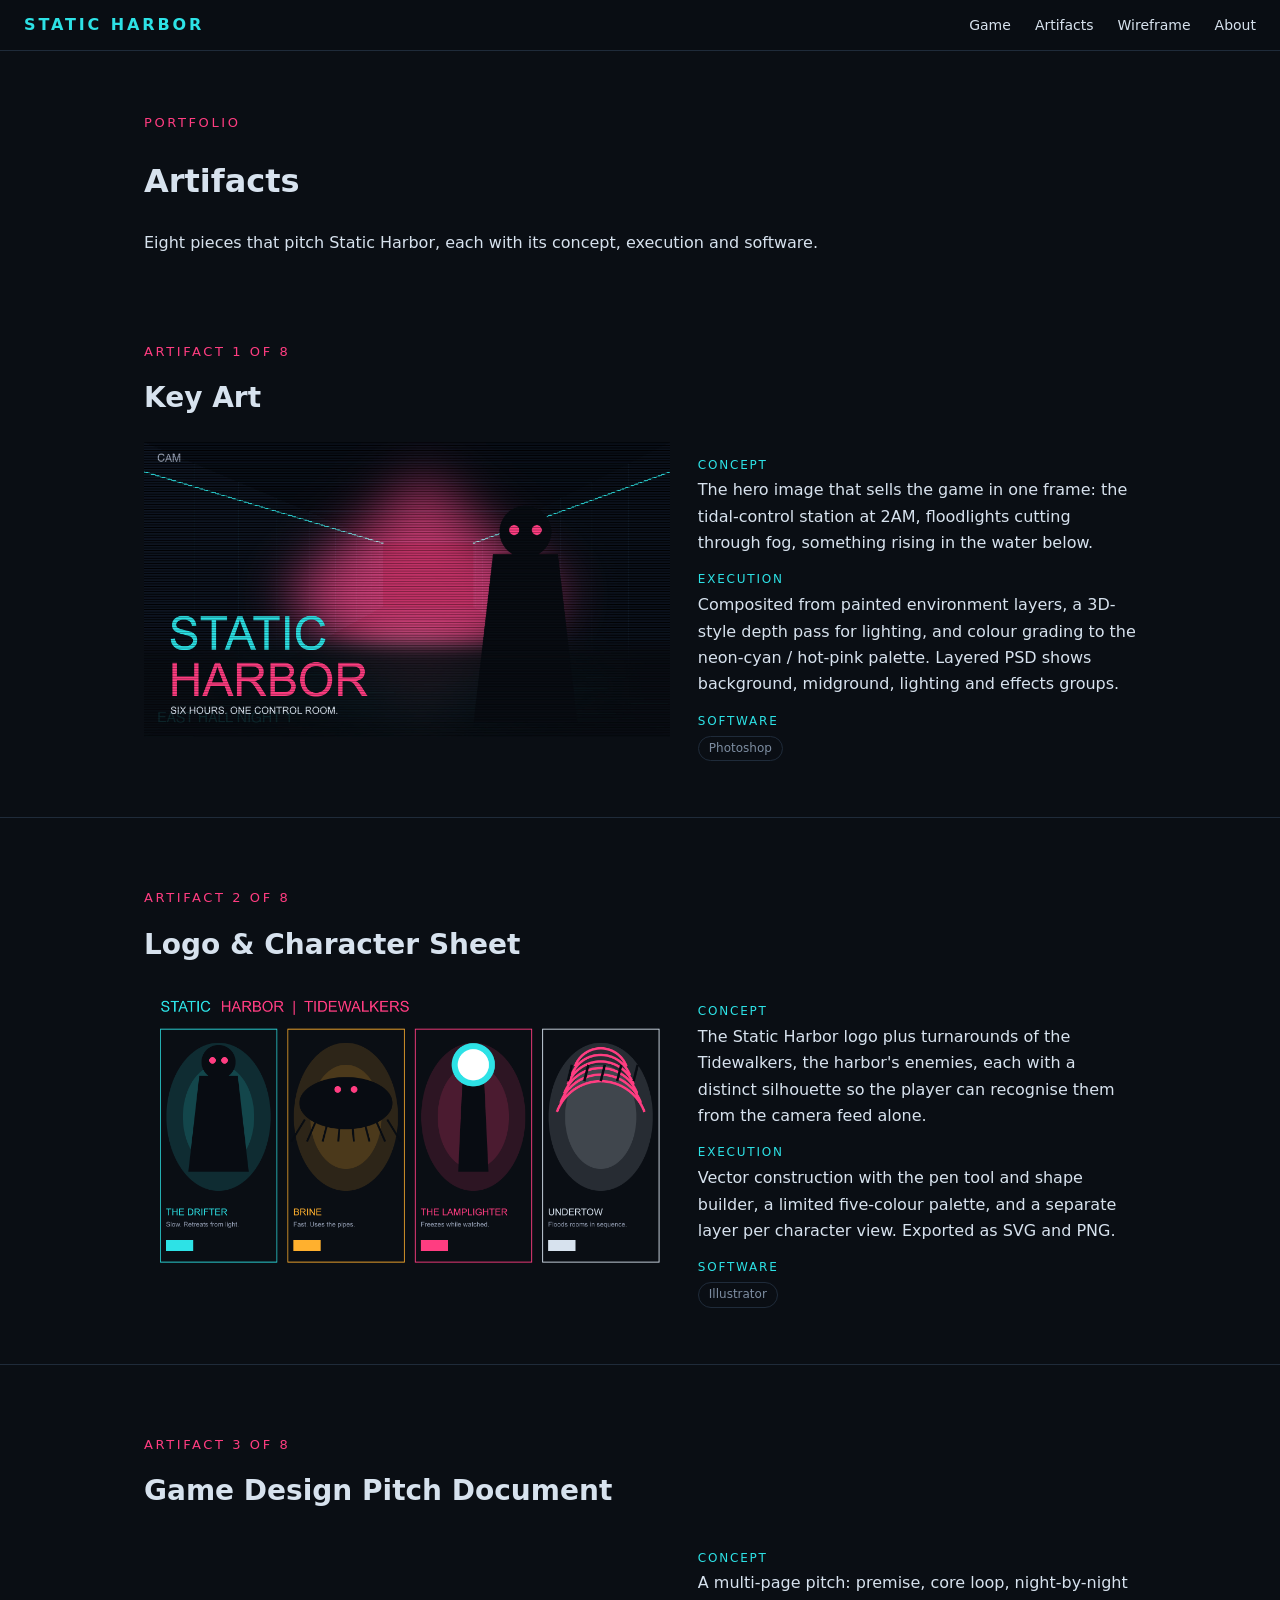
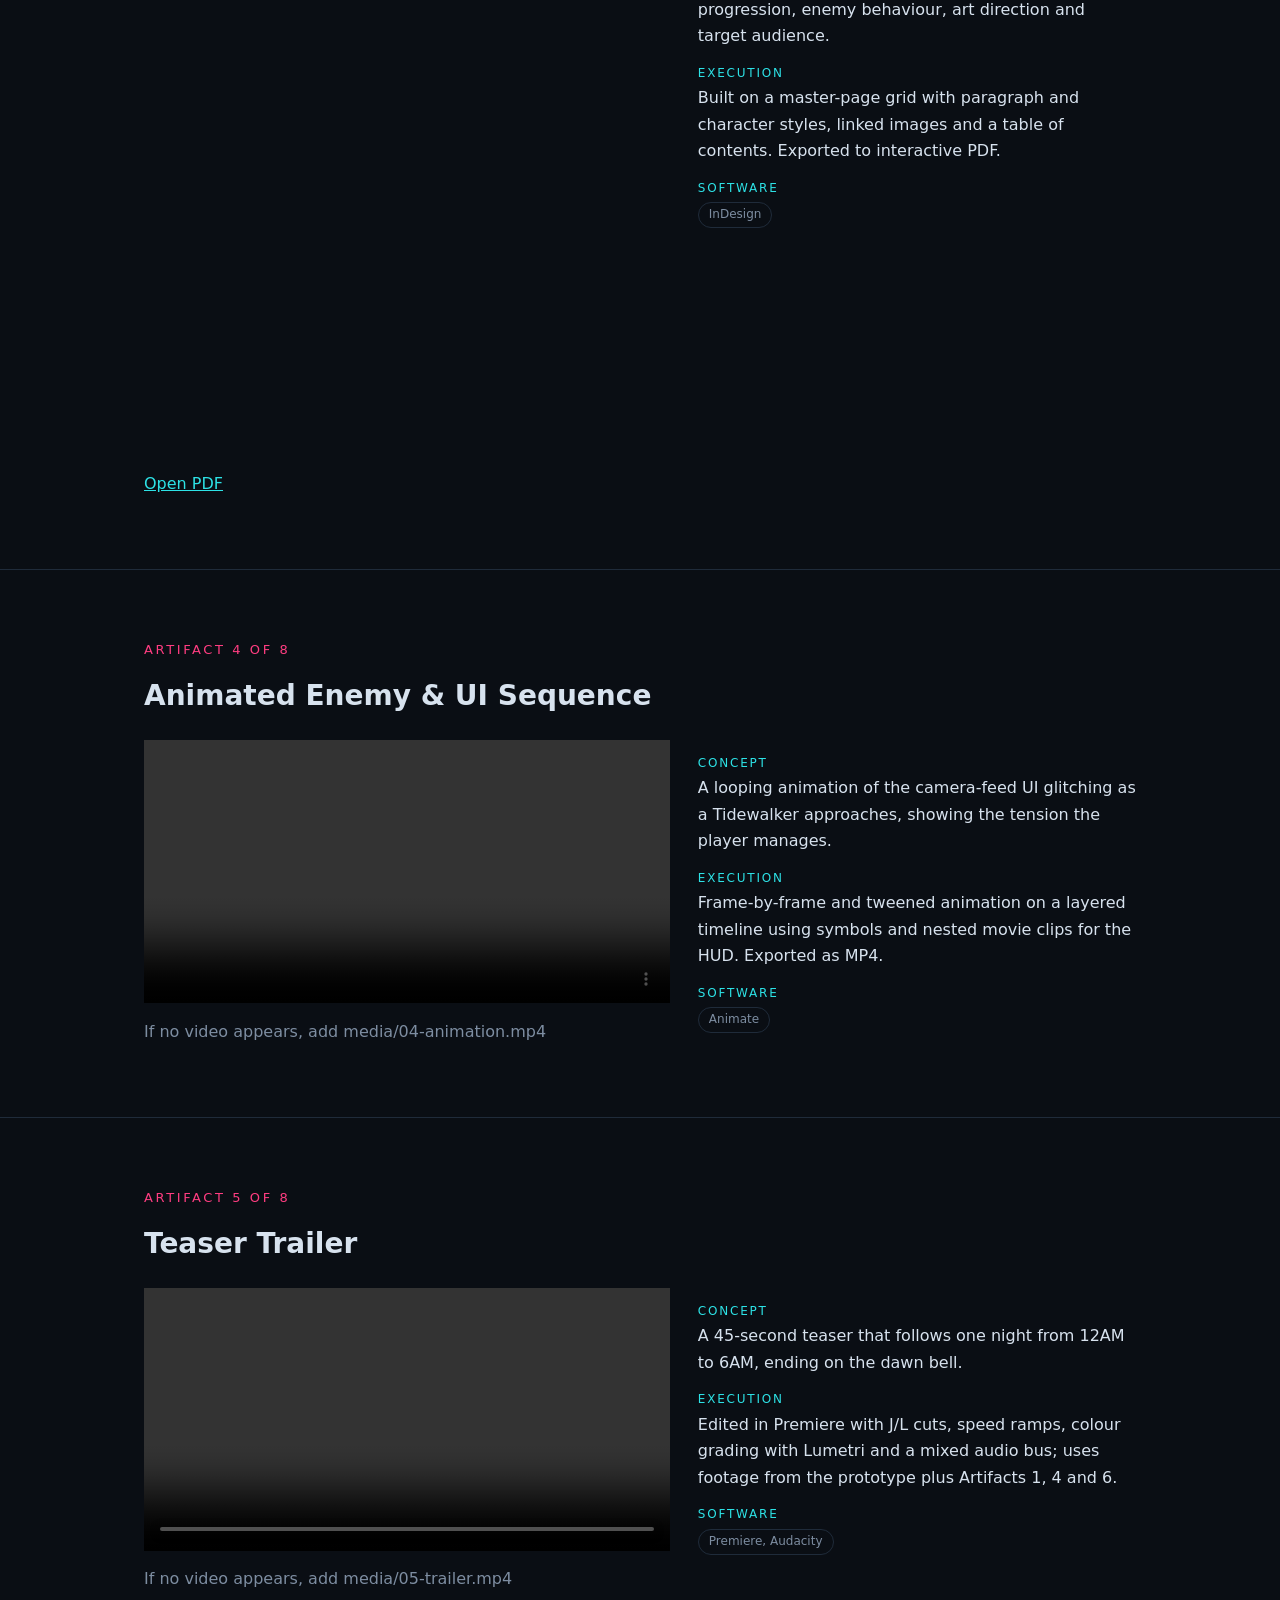
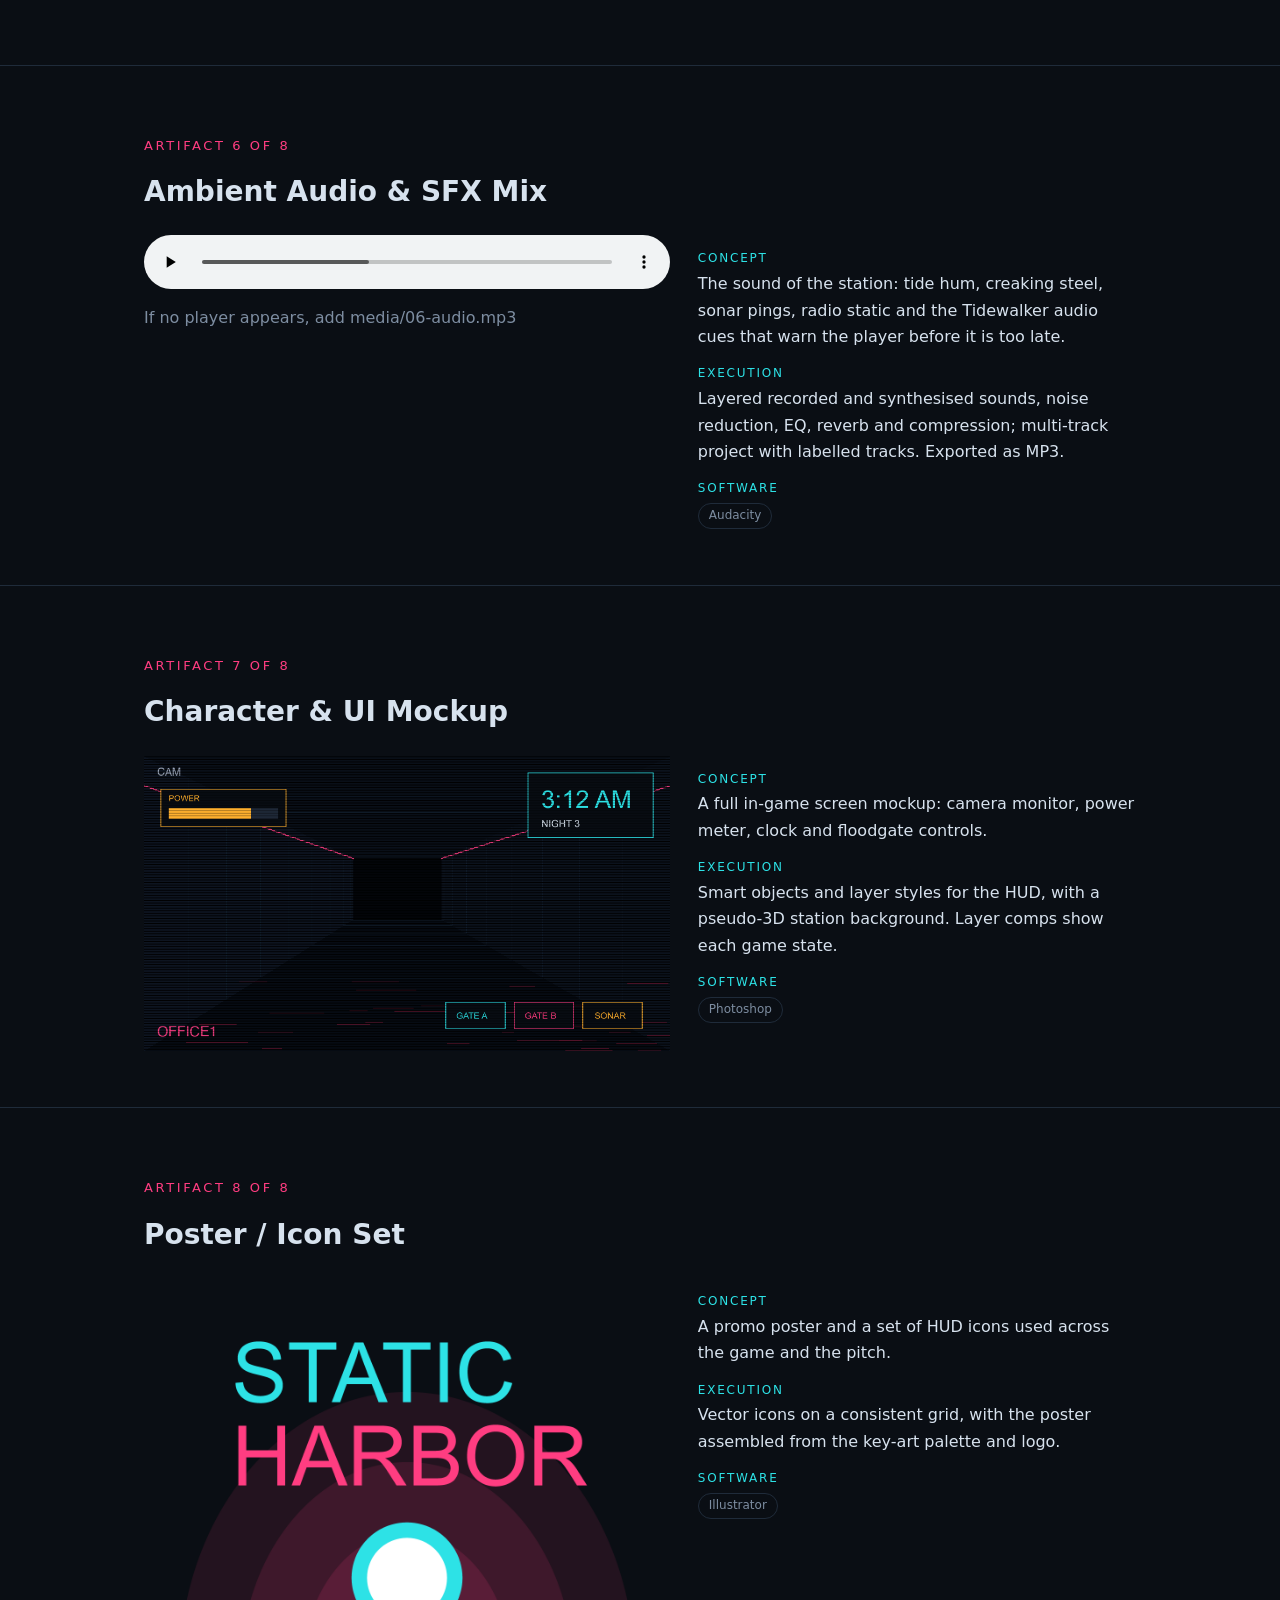
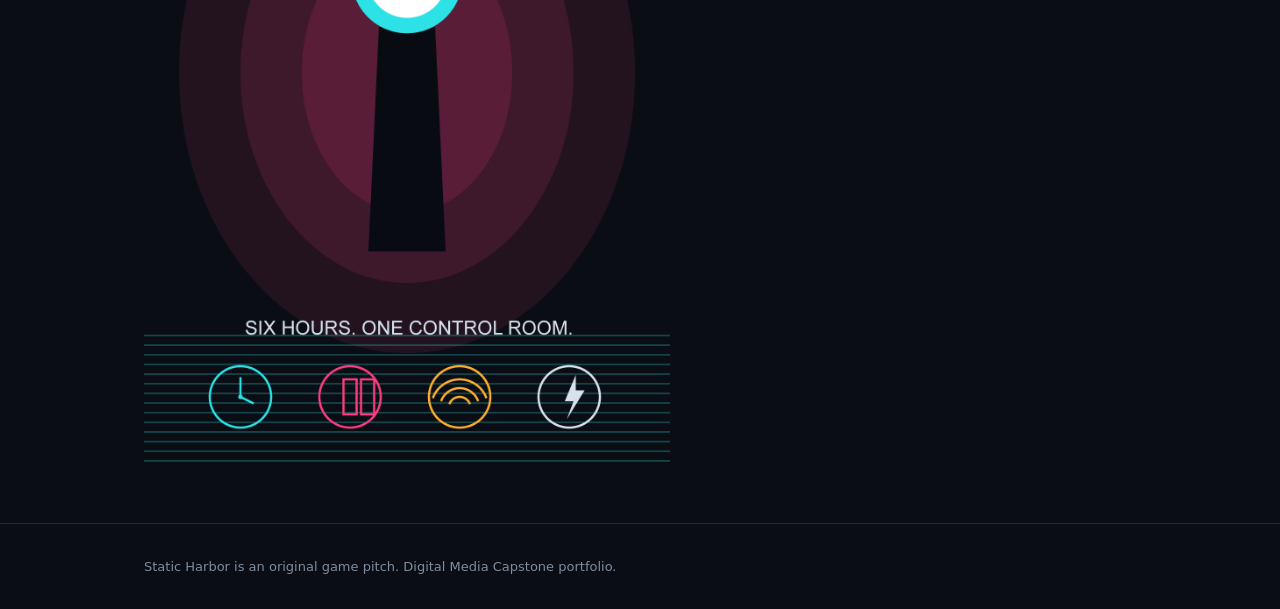
==== artifacts.html @ e05b759e "Static Harbor portfolio Co-Authored-By: Claude Sonnet 5.5 <noreply@anthropic.com>" ====
<!doctype html><html lang="en"><head><meta charset="utf-8"><meta name="viewport" content="width=device-width,initial-scale=1">
<title>Artifacts - Static Harbor</title><link rel="stylesheet" href="style.css"></head><body><header class="nav"><a class="logo" href="index.html">STATIC HARBOR</a><span class="sp"></span>
<a class="l" href="index.html#about">Game</a><a class="l" href="artifacts.html">Artifacts</a><a class="l" href="wireframe.html">Wireframe</a><a class="l" href="about.html">About</a></header><div class="wrap" style="padding-top:48px"><p class="tag">Portfolio</p><h1>Artifacts</h1><p>Eight pieces that pitch Static Harbor, each with its concept, execution and software.</p></div><section id="a1"><div class="wrap"><p class="tag">Artifact 1 of 8</p><h2>Key Art</h2>
<div class="art"><div class="media"><img src="media/01-key-art.jpg" alt="Key Art" onerror="this.outerHTML='<div class=ph>Add media/01-key-art.jpg</div>'"></div>
<dl><dt>Concept</dt><dd>The hero image that sells the game in one frame: the tidal-control station at 2AM, floodlights cutting through fog, something rising in the water below.</dd><dt>Execution</dt><dd>Composited from painted environment layers, a 3D-style depth pass for lighting, and colour grading to the neon-cyan / hot-pink palette. Layered PSD shows background, midground, lighting and effects groups.</dd><dt>Software</dt><dd><span class="pill">Photoshop</span></dd></dl></div></div></section><section id="a2"><div class="wrap"><p class="tag">Artifact 2 of 8</p><h2>Logo & Character Sheet</h2>
<div class="art"><div class="media"><img src="media/02-character-sheet.png" alt="Logo &amp; Character Sheet" onerror="this.outerHTML='<div class=ph>Add media/02-character-sheet.png</div>'"></div>
<dl><dt>Concept</dt><dd>The Static Harbor logo plus turnarounds of the Tidewalkers, the harbor's enemies, each with a distinct silhouette so the player can recognise them from the camera feed alone.</dd><dt>Execution</dt><dd>Vector construction with the pen tool and shape builder, a limited five-colour palette, and a separate layer per character view. Exported as SVG and PNG.</dd><dt>Software</dt><dd><span class="pill">Illustrator</span></dd></dl></div></div></section><section id="a3"><div class="wrap"><p class="tag">Artifact 3 of 8</p><h2>Game Design Pitch Document</h2>
<div class="art"><div class="media"><iframe src="media/03-pitch-doc.pdf" height="520" title="Game Design Pitch Document"></iframe><p><a href="media/03-pitch-doc.pdf">Open PDF</a></p></div>
<dl><dt>Concept</dt><dd>A multi-page pitch: premise, core loop, night-by-night progression, enemy behaviour, art direction and target audience.</dd><dt>Execution</dt><dd>Built on a master-page grid with paragraph and character styles, linked images and a table of contents. Exported to interactive PDF.</dd><dt>Software</dt><dd><span class="pill">InDesign</span></dd></dl></div></div></section><section id="a4"><div class="wrap"><p class="tag">Artifact 4 of 8</p><h2>Animated Enemy & UI Sequence</h2>
<div class="art"><div class="media"><video src="media/04-animation.mp4" controls preload="metadata"></video><p class="meta">If no video appears, add media/04-animation.mp4</p></div>
<dl><dt>Concept</dt><dd>A looping animation of the camera-feed UI glitching as a Tidewalker approaches, showing the tension the player manages.</dd><dt>Execution</dt><dd>Frame-by-frame and tweened animation on a layered timeline using symbols and nested movie clips for the HUD. Exported as MP4.</dd><dt>Software</dt><dd><span class="pill">Animate</span></dd></dl></div></div></section><section id="a5"><div class="wrap"><p class="tag">Artifact 5 of 8</p><h2>Teaser Trailer</h2>
<div class="art"><div class="media"><video src="media/05-trailer.mp4" controls preload="metadata"></video><p class="meta">If no video appears, add media/05-trailer.mp4</p></div>
<dl><dt>Concept</dt><dd>A 45-second teaser that follows one night from 12AM to 6AM, ending on the dawn bell.</dd><dt>Execution</dt><dd>Edited in Premiere with J/L cuts, speed ramps, colour grading with Lumetri and a mixed audio bus; uses footage from the prototype plus Artifacts 1, 4 and 6.</dd><dt>Software</dt><dd><span class="pill">Premiere, Audacity</span></dd></dl></div></div></section><section id="a6"><div class="wrap"><p class="tag">Artifact 6 of 8</p><h2>Ambient Audio & SFX Mix</h2>
<div class="art"><div class="media"><audio src="media/06-audio.mp3" controls></audio><p class="meta">If no player appears, add media/06-audio.mp3</p></div>
<dl><dt>Concept</dt><dd>The sound of the station: tide hum, creaking steel, sonar pings, radio static and the Tidewalker audio cues that warn the player before it is too late.</dd><dt>Execution</dt><dd>Layered recorded and synthesised sounds, noise reduction, EQ, reverb and compression; multi-track project with labelled tracks. Exported as MP3.</dd><dt>Software</dt><dd><span class="pill">Audacity</span></dd></dl></div></div></section><section id="a7"><div class="wrap"><p class="tag">Artifact 7 of 8</p><h2>Character & UI Mockup</h2>
<div class="art"><div class="media"><img src="media/07-ui-mockup.png" alt="Character &amp; UI Mockup" onerror="this.outerHTML='<div class=ph>Add media/07-ui-mockup.png</div>'"></div>
<dl><dt>Concept</dt><dd>A full in-game screen mockup: camera monitor, power meter, clock and floodgate controls.</dd><dt>Execution</dt><dd>Smart objects and layer styles for the HUD, with a pseudo-3D station background. Layer comps show each game state.</dd><dt>Software</dt><dd><span class="pill">Photoshop</span></dd></dl></div></div></section><section id="a8"><div class="wrap"><p class="tag">Artifact 8 of 8</p><h2>Poster / Icon Set</h2>
<div class="art"><div class="media"><img src="media/08-poster.png" alt="Poster / Icon Set" onerror="this.outerHTML='<div class=ph>Add media/08-poster.png</div>'"></div>
<dl><dt>Concept</dt><dd>A promo poster and a set of HUD icons used across the game and the pitch.</dd><dt>Execution</dt><dd>Vector icons on a consistent grid, with the poster assembled from the key-art palette and logo.</dd><dt>Software</dt><dd><span class="pill">Illustrator</span></dd></dl></div></div></section>
<footer><div class="wrap">Static Harbor is an original game pitch. Digital Media Capstone portfolio.</div></footer></body></html>
---- style.css ----
:root{--bg:#0a0e14;--panel:#121923;--line:#1f2b3a;--text:#d7e2ee;--dim:#7d8da1;--neon:#2de2e6;--hot:#ff3d81}
*{box-sizing:border-box}
body{margin:0;background:var(--bg);color:var(--text);font:16px/1.65 system-ui,-apple-system,Segoe UI,sans-serif}
a{color:var(--neon)}
header.nav{position:sticky;top:0;z-index:5;background:#0a0e14ee;backdrop-filter:blur(6px);border-bottom:1px solid var(--line);display:flex;flex-wrap:wrap;gap:8px 24px;align-items:center;padding:12px 24px}
.nav .logo{font-weight:800;letter-spacing:.18em;color:var(--neon);text-decoration:none}
.nav a.l{color:var(--text);text-decoration:none;font-size:14px}
.nav a.l:hover{color:var(--neon)}
.nav .sp{flex:1}
.wrap{max-width:1040px;margin:0 auto;padding:0 24px}
.hero{padding:96px 0 72px;border-bottom:1px solid var(--line);background:radial-gradient(900px 400px at 70% 0,#2de2e61f,transparent),radial-gradient(600px 300px at 10% 100%,#ff3d811a,transparent)}
.hero h1{font-size:clamp(40px,8vw,84px);line-height:1;margin:0 0 16px;letter-spacing:.06em}
.hero h1 span{color:var(--neon)}
.tag{color:var(--hot);letter-spacing:.2em;font-size:13px;text-transform:uppercase}
.hero p.lead{max-width:640px;font-size:19px;color:var(--text)}
.btn{display:inline-block;margin:8px 12px 0 0;padding:10px 20px;border:1px solid var(--neon);color:var(--neon);text-decoration:none;font-weight:600}
.btn:hover{background:var(--neon);color:#001}
section{padding:56px 0;border-bottom:1px solid var(--line)}
h2{font-size:28px;margin:0 0 20px}
h3{margin:0 0 6px}
.grid{display:grid;gap:20px;grid-template-columns:repeat(auto-fill,minmax(230px,1fr))}
.card{background:var(--panel);border:1px solid var(--line);padding:18px}
.card small,.meta{color:var(--dim)}
.ph{aspect-ratio:16/9;background:repeating-linear-gradient(45deg,#101822,#101822 12px,#0d141d 12px,#0d141d 24px);border:1px dashed var(--line);display:flex;align-items:center;justify-content:center;color:var(--dim);font-size:13px;margin-bottom:12px;text-align:center;padding:8px}
.media img,.media video,.media audio,.media iframe{width:100%;border:0;display:block}
.art{display:grid;gap:28px;grid-template-columns:1.2fr 1fr;align-items:start}
@media(max-width:760px){.art{grid-template-columns:1fr}}
dl{margin:0}dt{color:var(--neon);font-size:12px;letter-spacing:.15em;text-transform:uppercase;margin-top:14px}dd{margin:2px 0 0}
.pill{display:inline-block;border:1px solid var(--line);padding:2px 10px;border-radius:99px;font-size:12px;color:var(--dim);margin-right:6px}
footer{padding:32px 0;color:var(--dim);font-size:13px}
.wf{border:2px solid var(--dim);padding:14px;margin:14px 0;background:#0d141d}
.wf .bar{background:var(--line);padding:6px 10px;margin-bottom:10px;font-size:13px}
.wf .row{display:grid;gap:10px;grid-template-columns:repeat(4,1fr)}
.wf .row div,.wf .blk{border:1px dashed var(--dim);padding:20px 8px;text-align:center;color:var(--dim);font-size:13px}
.wf .blk{margin-bottom:10px}
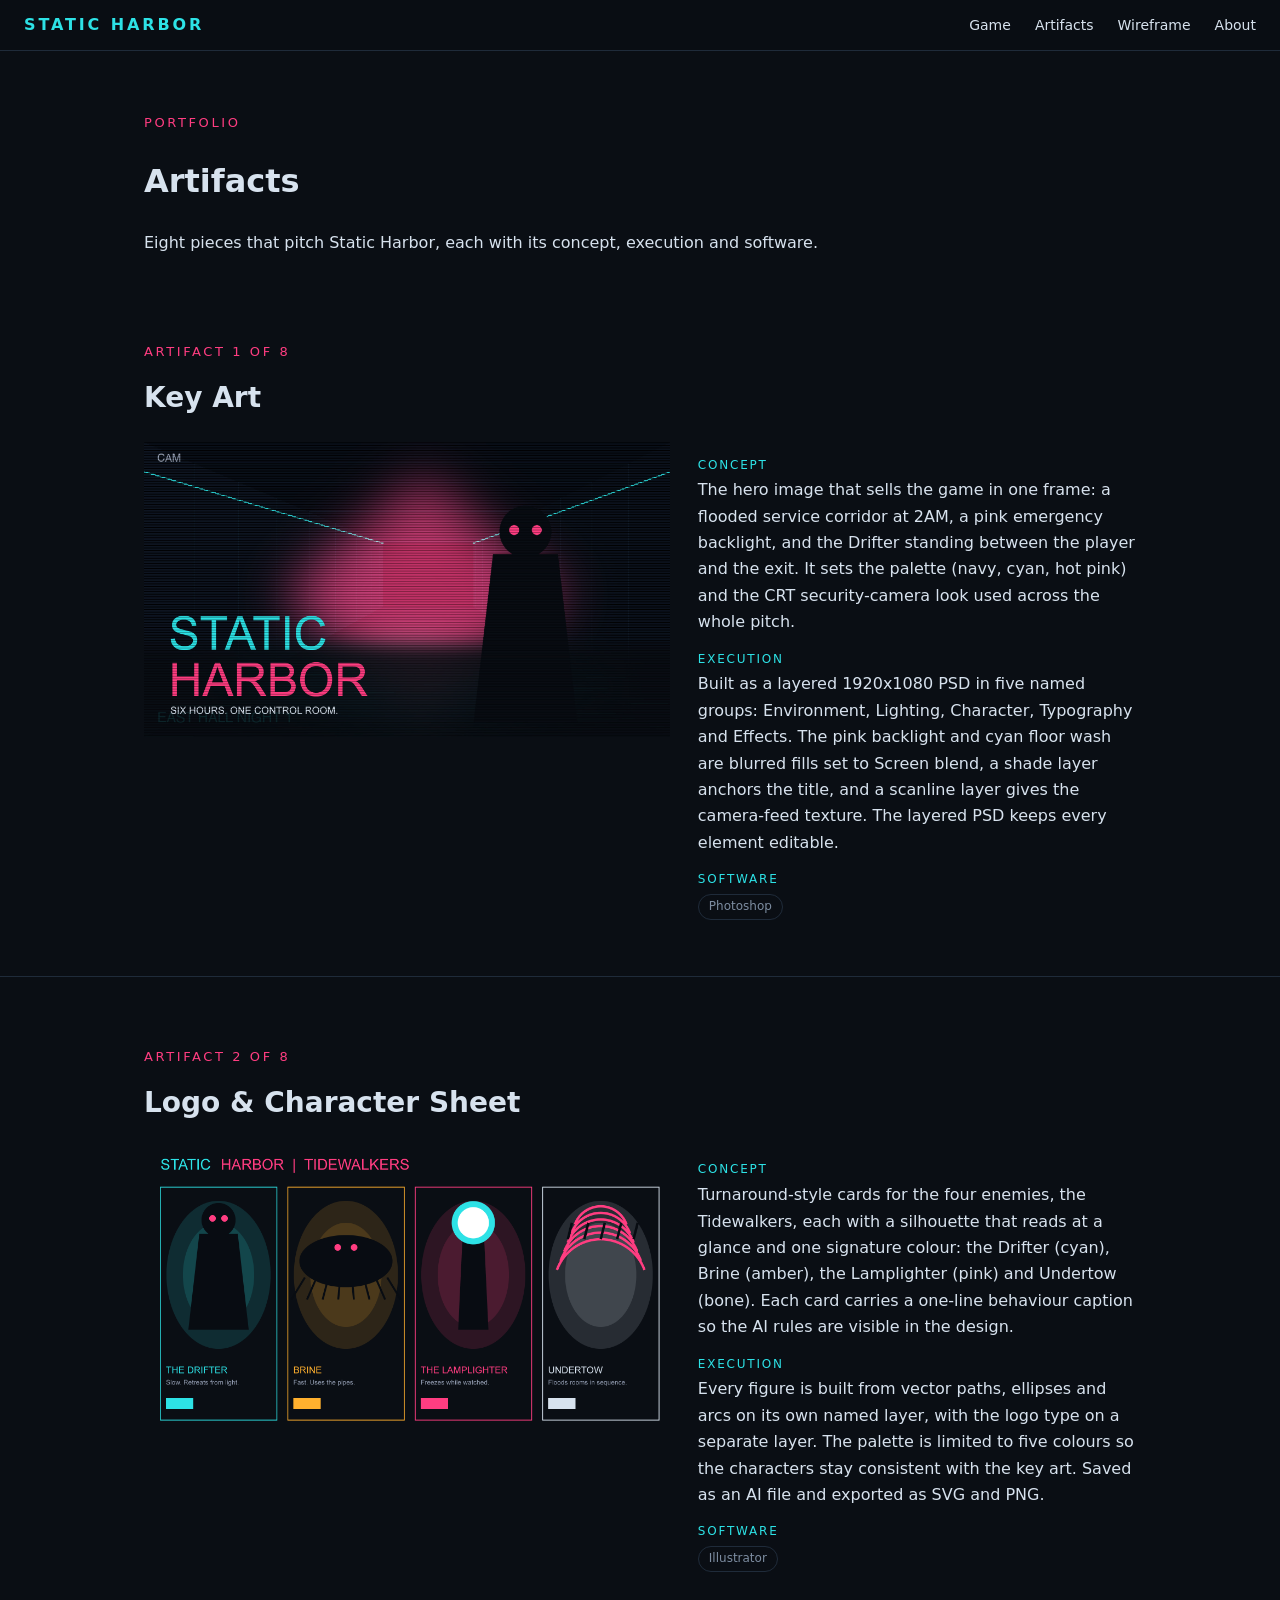
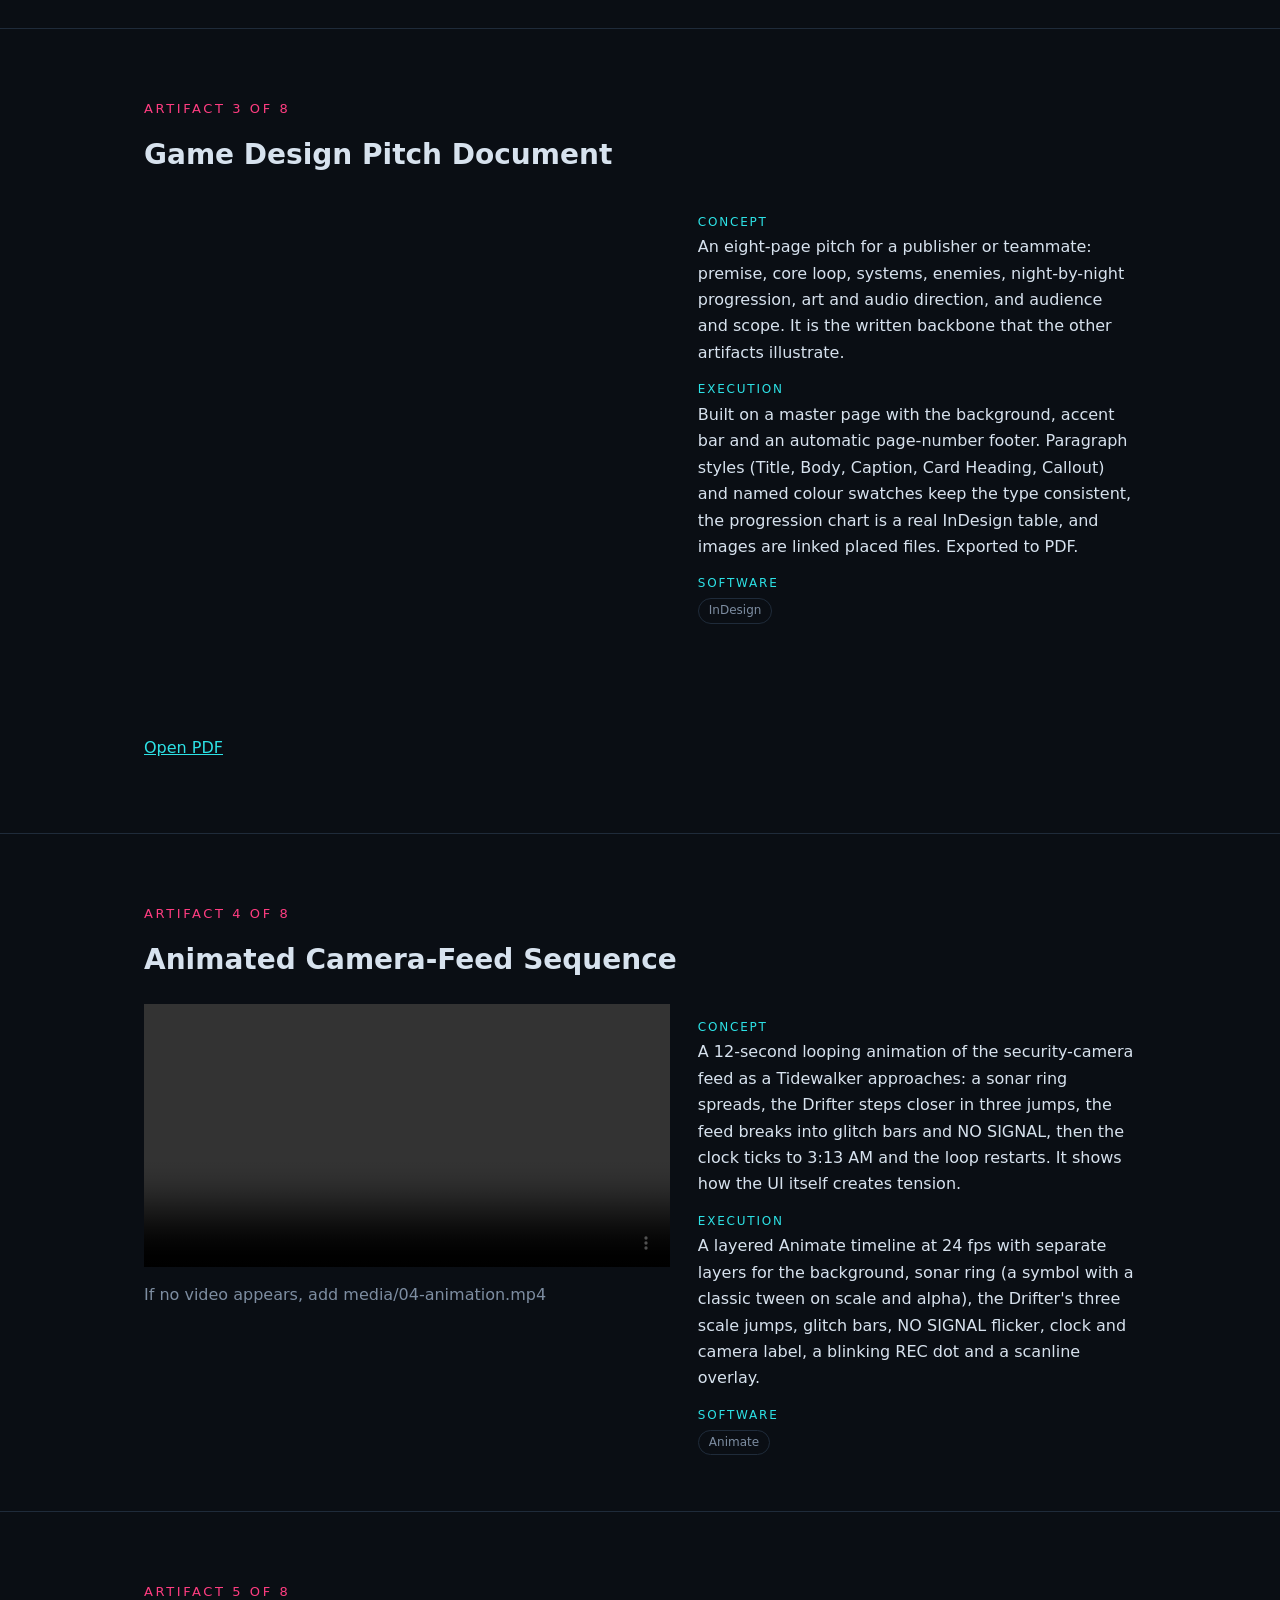
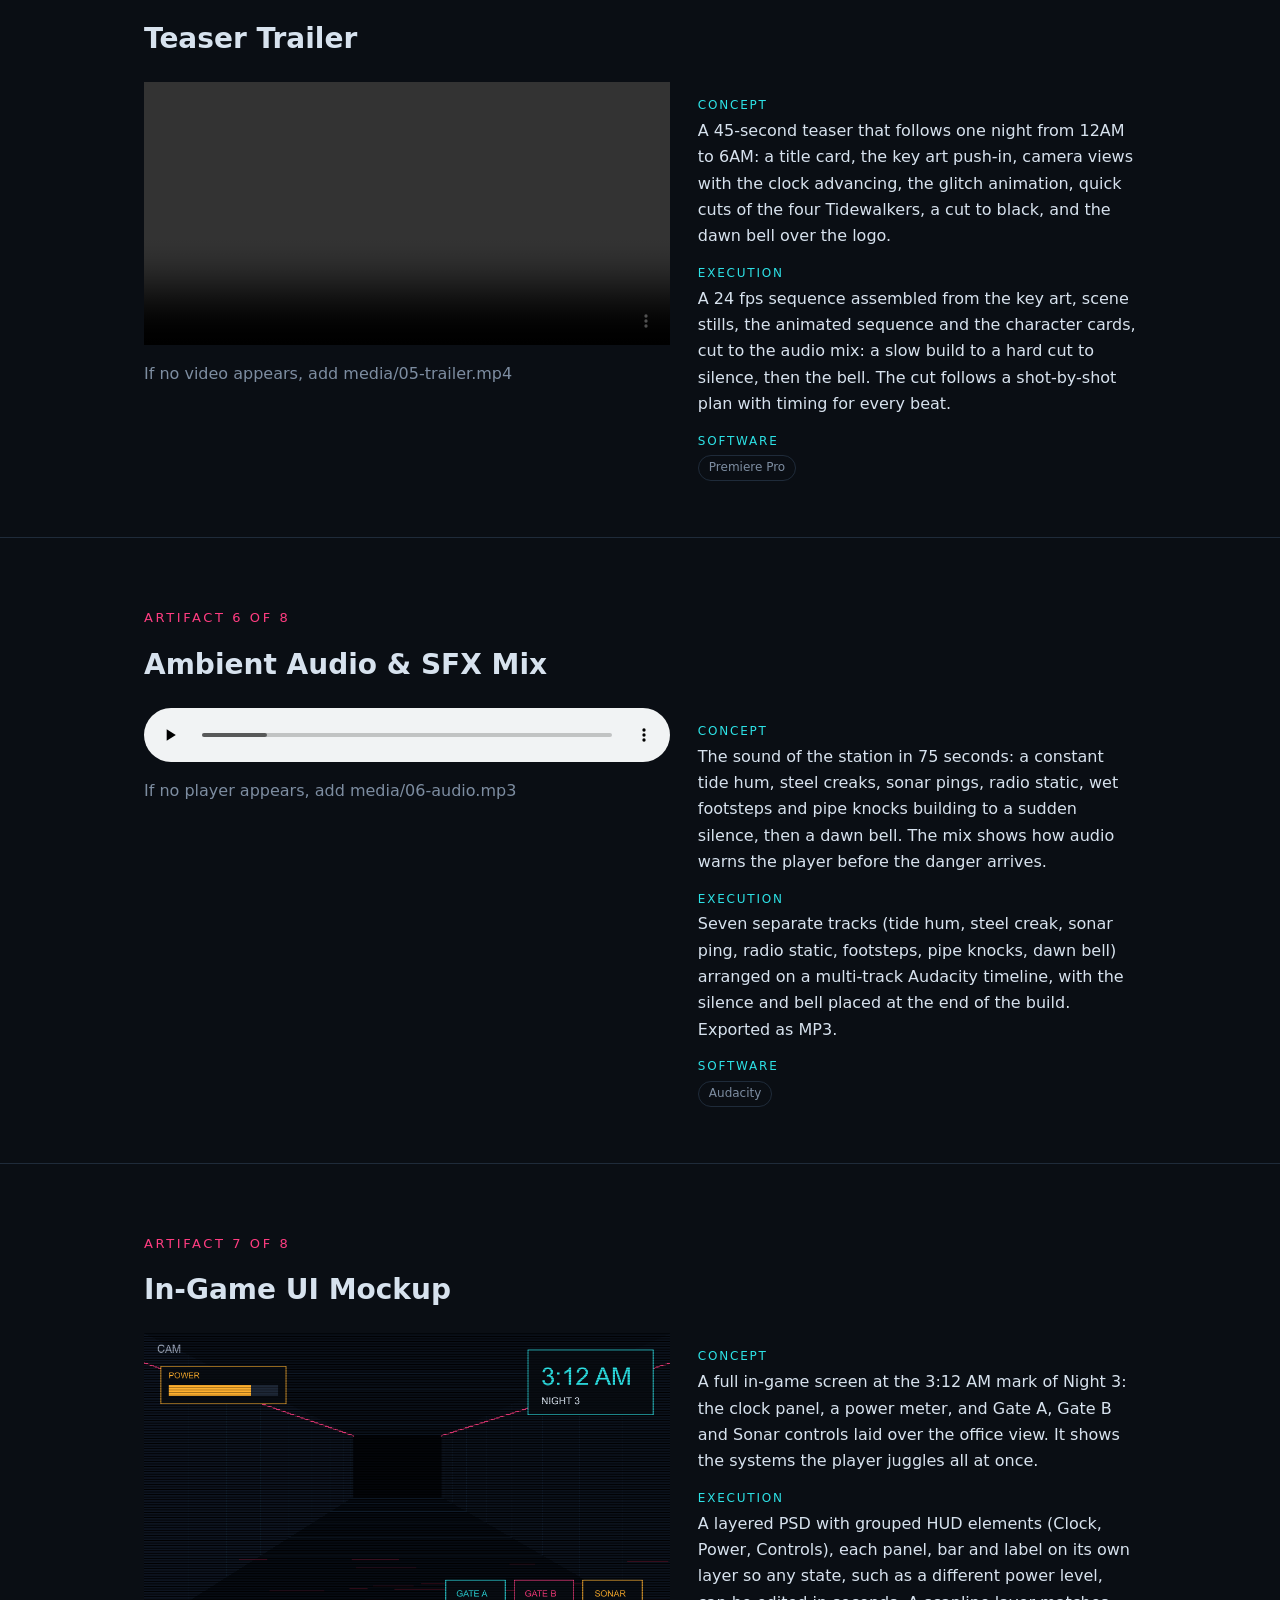
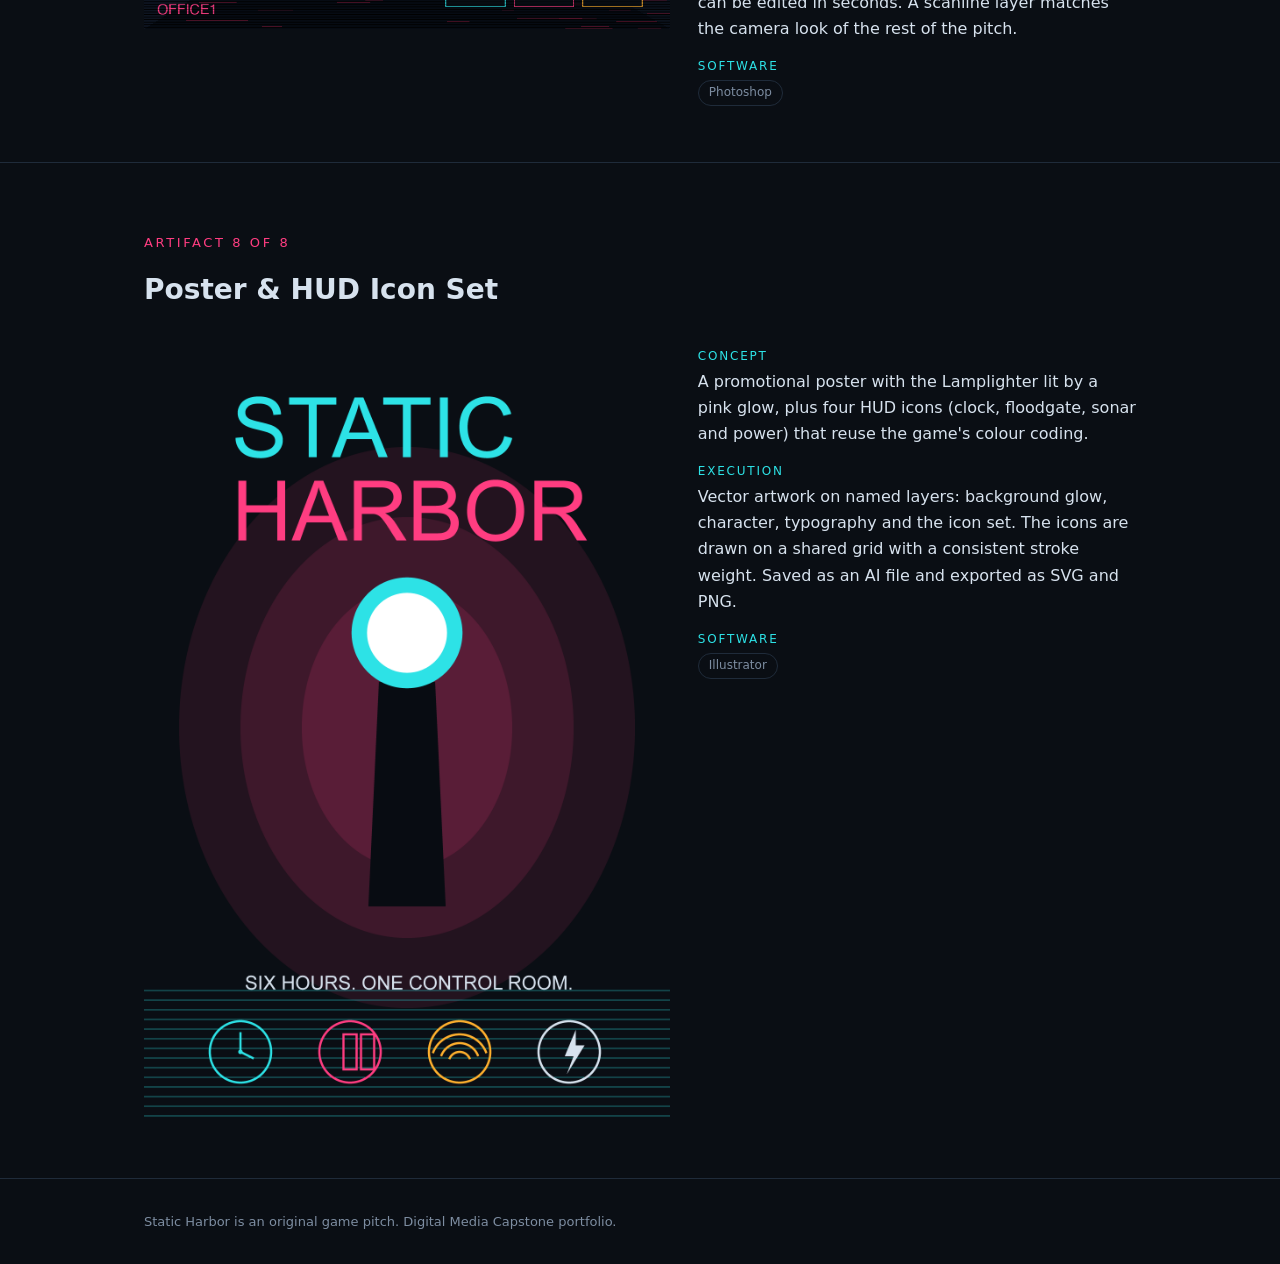
==== commit 4553793d: "Rewrite artifact write-ups to match how each was built Co-Authored-By: Claude Sonnet 5.5 <noreply@an" ====
--- a/artifacts.html
+++ b/artifacts.html
@@ -2,19 +2,19 @@
 <title>Artifacts - Static Harbor</title><link rel="stylesheet" href="style.css"></head><body><header class="nav"><a class="logo" href="index.html">STATIC HARBOR</a><span class="sp"></span>
 <a class="l" href="index.html#about">Game</a><a class="l" href="artifacts.html">Artifacts</a><a class="l" href="wireframe.html">Wireframe</a><a class="l" href="about.html">About</a></header><div class="wrap" style="padding-top:48px"><p class="tag">Portfolio</p><h1>Artifacts</h1><p>Eight pieces that pitch Static Harbor, each with its concept, execution and software.</p></div><section id="a1"><div class="wrap"><p class="tag">Artifact 1 of 8</p><h2>Key Art</h2>
 <div class="art"><div class="media"><img src="media/01-key-art.jpg" alt="Key Art" onerror="this.outerHTML='<div class=ph>Add media/01-key-art.jpg</div>'"></div>
-<dl><dt>Concept</dt><dd>The hero image that sells the game in one frame: the tidal-control station at 2AM, floodlights cutting through fog, something rising in the water below.</dd><dt>Execution</dt><dd>Composited from painted environment layers, a 3D-style depth pass for lighting, and colour grading to the neon-cyan / hot-pink palette. Layered PSD shows background, midground, lighting and effects groups.</dd><dt>Software</dt><dd><span class="pill">Photoshop</span></dd></dl></div></div></section><section id="a2"><div class="wrap"><p class="tag">Artifact 2 of 8</p><h2>Logo & Character Sheet</h2>
+<dl><dt>Concept</dt><dd>The hero image that sells the game in one frame: a flooded service corridor at 2AM, a pink emergency backlight, and the Drifter standing between the player and the exit. It sets the palette (navy, cyan, hot pink) and the CRT security-camera look used across the whole pitch.</dd><dt>Execution</dt><dd>Built as a layered 1920x1080 PSD in five named groups: Environment, Lighting, Character, Typography and Effects. The pink backlight and cyan floor wash are blurred fills set to Screen blend, a shade layer anchors the title, and a scanline layer gives the camera-feed texture. The layered PSD keeps every element editable.</dd><dt>Software</dt><dd><span class="pill">Photoshop</span></dd></dl></div></div></section><section id="a2"><div class="wrap"><p class="tag">Artifact 2 of 8</p><h2>Logo & Character Sheet</h2>
 <div class="art"><div class="media"><img src="media/02-character-sheet.png" alt="Logo &amp; Character Sheet" onerror="this.outerHTML='<div class=ph>Add media/02-character-sheet.png</div>'"></div>
-<dl><dt>Concept</dt><dd>The Static Harbor logo plus turnarounds of the Tidewalkers, the harbor's enemies, each with a distinct silhouette so the player can recognise them from the camera feed alone.</dd><dt>Execution</dt><dd>Vector construction with the pen tool and shape builder, a limited five-colour palette, and a separate layer per character view. Exported as SVG and PNG.</dd><dt>Software</dt><dd><span class="pill">Illustrator</span></dd></dl></div></div></section><section id="a3"><div class="wrap"><p class="tag">Artifact 3 of 8</p><h2>Game Design Pitch Document</h2>
+<dl><dt>Concept</dt><dd>Turnaround-style cards for the four enemies, the Tidewalkers, each with a silhouette that reads at a glance and one signature colour: the Drifter (cyan), Brine (amber), the Lamplighter (pink) and Undertow (bone). Each card carries a one-line behaviour caption so the AI rules are visible in the design.</dd><dt>Execution</dt><dd>Every figure is built from vector paths, ellipses and arcs on its own named layer, with the logo type on a separate layer. The palette is limited to five colours so the characters stay consistent with the key art. Saved as an AI file and exported as SVG and PNG.</dd><dt>Software</dt><dd><span class="pill">Illustrator</span></dd></dl></div></div></section><section id="a3"><div class="wrap"><p class="tag">Artifact 3 of 8</p><h2>Game Design Pitch Document</h2>
 <div class="art"><div class="media"><iframe src="media/03-pitch-doc.pdf" height="520" title="Game Design Pitch Document"></iframe><p><a href="media/03-pitch-doc.pdf">Open PDF</a></p></div>
-<dl><dt>Concept</dt><dd>A multi-page pitch: premise, core loop, night-by-night progression, enemy behaviour, art direction and target audience.</dd><dt>Execution</dt><dd>Built on a master-page grid with paragraph and character styles, linked images and a table of contents. Exported to interactive PDF.</dd><dt>Software</dt><dd><span class="pill">InDesign</span></dd></dl></div></div></section><section id="a4"><div class="wrap"><p class="tag">Artifact 4 of 8</p><h2>Animated Enemy & UI Sequence</h2>
+<dl><dt>Concept</dt><dd>An eight-page pitch for a publisher or teammate: premise, core loop, systems, enemies, night-by-night progression, art and audio direction, and audience and scope. It is the written backbone that the other artifacts illustrate.</dd><dt>Execution</dt><dd>Built on a master page with the background, accent bar and an automatic page-number footer. Paragraph styles (Title, Body, Caption, Card Heading, Callout) and named colour swatches keep the type consistent, the progression chart is a real InDesign table, and images are linked placed files. Exported to PDF.</dd><dt>Software</dt><dd><span class="pill">InDesign</span></dd></dl></div></div></section><section id="a4"><div class="wrap"><p class="tag">Artifact 4 of 8</p><h2>Animated Camera-Feed Sequence</h2>
 <div class="art"><div class="media"><video src="media/04-animation.mp4" controls preload="metadata"></video><p class="meta">If no video appears, add media/04-animation.mp4</p></div>
-<dl><dt>Concept</dt><dd>A looping animation of the camera-feed UI glitching as a Tidewalker approaches, showing the tension the player manages.</dd><dt>Execution</dt><dd>Frame-by-frame and tweened animation on a layered timeline using symbols and nested movie clips for the HUD. Exported as MP4.</dd><dt>Software</dt><dd><span class="pill">Animate</span></dd></dl></div></div></section><section id="a5"><div class="wrap"><p class="tag">Artifact 5 of 8</p><h2>Teaser Trailer</h2>
+<dl><dt>Concept</dt><dd>A 12-second looping animation of the security-camera feed as a Tidewalker approaches: a sonar ring spreads, the Drifter steps closer in three jumps, the feed breaks into glitch bars and NO SIGNAL, then the clock ticks to 3:13 AM and the loop restarts. It shows how the UI itself creates tension.</dd><dt>Execution</dt><dd>A layered Animate timeline at 24 fps with separate layers for the background, sonar ring (a symbol with a classic tween on scale and alpha), the Drifter's three scale jumps, glitch bars, NO SIGNAL flicker, clock and camera label, a blinking REC dot and a scanline overlay.</dd><dt>Software</dt><dd><span class="pill">Animate</span></dd></dl></div></div></section><section id="a5"><div class="wrap"><p class="tag">Artifact 5 of 8</p><h2>Teaser Trailer</h2>
 <div class="art"><div class="media"><video src="media/05-trailer.mp4" controls preload="metadata"></video><p class="meta">If no video appears, add media/05-trailer.mp4</p></div>
-<dl><dt>Concept</dt><dd>A 45-second teaser that follows one night from 12AM to 6AM, ending on the dawn bell.</dd><dt>Execution</dt><dd>Edited in Premiere with J/L cuts, speed ramps, colour grading with Lumetri and a mixed audio bus; uses footage from the prototype plus Artifacts 1, 4 and 6.</dd><dt>Software</dt><dd><span class="pill">Premiere, Audacity</span></dd></dl></div></div></section><section id="a6"><div class="wrap"><p class="tag">Artifact 6 of 8</p><h2>Ambient Audio & SFX Mix</h2>
+<dl><dt>Concept</dt><dd>A 45-second teaser that follows one night from 12AM to 6AM: a title card, the key art push-in, camera views with the clock advancing, the glitch animation, quick cuts of the four Tidewalkers, a cut to black, and the dawn bell over the logo.</dd><dt>Execution</dt><dd>A 24 fps sequence assembled from the key art, scene stills, the animated sequence and the character cards, cut to the audio mix: a slow build to a hard cut to silence, then the bell. The cut follows a shot-by-shot plan with timing for every beat.</dd><dt>Software</dt><dd><span class="pill">Premiere Pro</span></dd></dl></div></div></section><section id="a6"><div class="wrap"><p class="tag">Artifact 6 of 8</p><h2>Ambient Audio & SFX Mix</h2>
 <div class="art"><div class="media"><audio src="media/06-audio.mp3" controls></audio><p class="meta">If no player appears, add media/06-audio.mp3</p></div>
-<dl><dt>Concept</dt><dd>The sound of the station: tide hum, creaking steel, sonar pings, radio static and the Tidewalker audio cues that warn the player before it is too late.</dd><dt>Execution</dt><dd>Layered recorded and synthesised sounds, noise reduction, EQ, reverb and compression; multi-track project with labelled tracks. Exported as MP3.</dd><dt>Software</dt><dd><span class="pill">Audacity</span></dd></dl></div></div></section><section id="a7"><div class="wrap"><p class="tag">Artifact 7 of 8</p><h2>Character & UI Mockup</h2>
-<div class="art"><div class="media"><img src="media/07-ui-mockup.png" alt="Character &amp; UI Mockup" onerror="this.outerHTML='<div class=ph>Add media/07-ui-mockup.png</div>'"></div>
-<dl><dt>Concept</dt><dd>A full in-game screen mockup: camera monitor, power meter, clock and floodgate controls.</dd><dt>Execution</dt><dd>Smart objects and layer styles for the HUD, with a pseudo-3D station background. Layer comps show each game state.</dd><dt>Software</dt><dd><span class="pill">Photoshop</span></dd></dl></div></div></section><section id="a8"><div class="wrap"><p class="tag">Artifact 8 of 8</p><h2>Poster / Icon Set</h2>
-<div class="art"><div class="media"><img src="media/08-poster.png" alt="Poster / Icon Set" onerror="this.outerHTML='<div class=ph>Add media/08-poster.png</div>'"></div>
-<dl><dt>Concept</dt><dd>A promo poster and a set of HUD icons used across the game and the pitch.</dd><dt>Execution</dt><dd>Vector icons on a consistent grid, with the poster assembled from the key-art palette and logo.</dd><dt>Software</dt><dd><span class="pill">Illustrator</span></dd></dl></div></div></section>
+<dl><dt>Concept</dt><dd>The sound of the station in 75 seconds: a constant tide hum, steel creaks, sonar pings, radio static, wet footsteps and pipe knocks building to a sudden silence, then a dawn bell. The mix shows how audio warns the player before the danger arrives.</dd><dt>Execution</dt><dd>Seven separate tracks (tide hum, steel creak, sonar ping, radio static, footsteps, pipe knocks, dawn bell) arranged on a multi-track Audacity timeline, with the silence and bell placed at the end of the build. Exported as MP3.</dd><dt>Software</dt><dd><span class="pill">Audacity</span></dd></dl></div></div></section><section id="a7"><div class="wrap"><p class="tag">Artifact 7 of 8</p><h2>In-Game UI Mockup</h2>
+<div class="art"><div class="media"><img src="media/07-ui-mockup.png" alt="In-Game UI Mockup" onerror="this.outerHTML='<div class=ph>Add media/07-ui-mockup.png</div>'"></div>
+<dl><dt>Concept</dt><dd>A full in-game screen at the 3:12 AM mark of Night 3: the clock panel, a power meter, and Gate A, Gate B and Sonar controls laid over the office view. It shows the systems the player juggles all at once.</dd><dt>Execution</dt><dd>A layered PSD with grouped HUD elements (Clock, Power, Controls), each panel, bar and label on its own layer so any state, such as a different power level, can be edited in seconds. A scanline layer matches the camera look of the rest of the pitch.</dd><dt>Software</dt><dd><span class="pill">Photoshop</span></dd></dl></div></div></section><section id="a8"><div class="wrap"><p class="tag">Artifact 8 of 8</p><h2>Poster & HUD Icon Set</h2>
+<div class="art"><div class="media"><img src="media/08-poster.png" alt="Poster &amp; HUD Icon Set" onerror="this.outerHTML='<div class=ph>Add media/08-poster.png</div>'"></div>
+<dl><dt>Concept</dt><dd>A promotional poster with the Lamplighter lit by a pink glow, plus four HUD icons (clock, floodgate, sonar and power) that reuse the game's colour coding.</dd><dt>Execution</dt><dd>Vector artwork on named layers: background glow, character, typography and the icon set. The icons are drawn on a shared grid with a consistent stroke weight. Saved as an AI file and exported as SVG and PNG.</dd><dt>Software</dt><dd><span class="pill">Illustrator</span></dd></dl></div></div></section>
 <footer><div class="wrap">Static Harbor is an original game pitch. Digital Media Capstone portfolio.</div></footer></body></html>
--- a/style.css
+++ b/style.css
@@ -33,3 +33,5 @@
 .wf .row{display:grid;gap:10px;grid-template-columns:repeat(4,1fr)}
 .wf .row div,.wf .blk{border:1px dashed var(--dim);padding:20px 8px;text-align:center;color:var(--dim);font-size:13px}
 .wf .blk{margin-bottom:10px}
+.thumb{width:100%;aspect-ratio:16/9;object-fit:cover;display:block;margin-bottom:12px;border:1px solid var(--line)}
+a.card:hover{border-color:var(--neon)}
